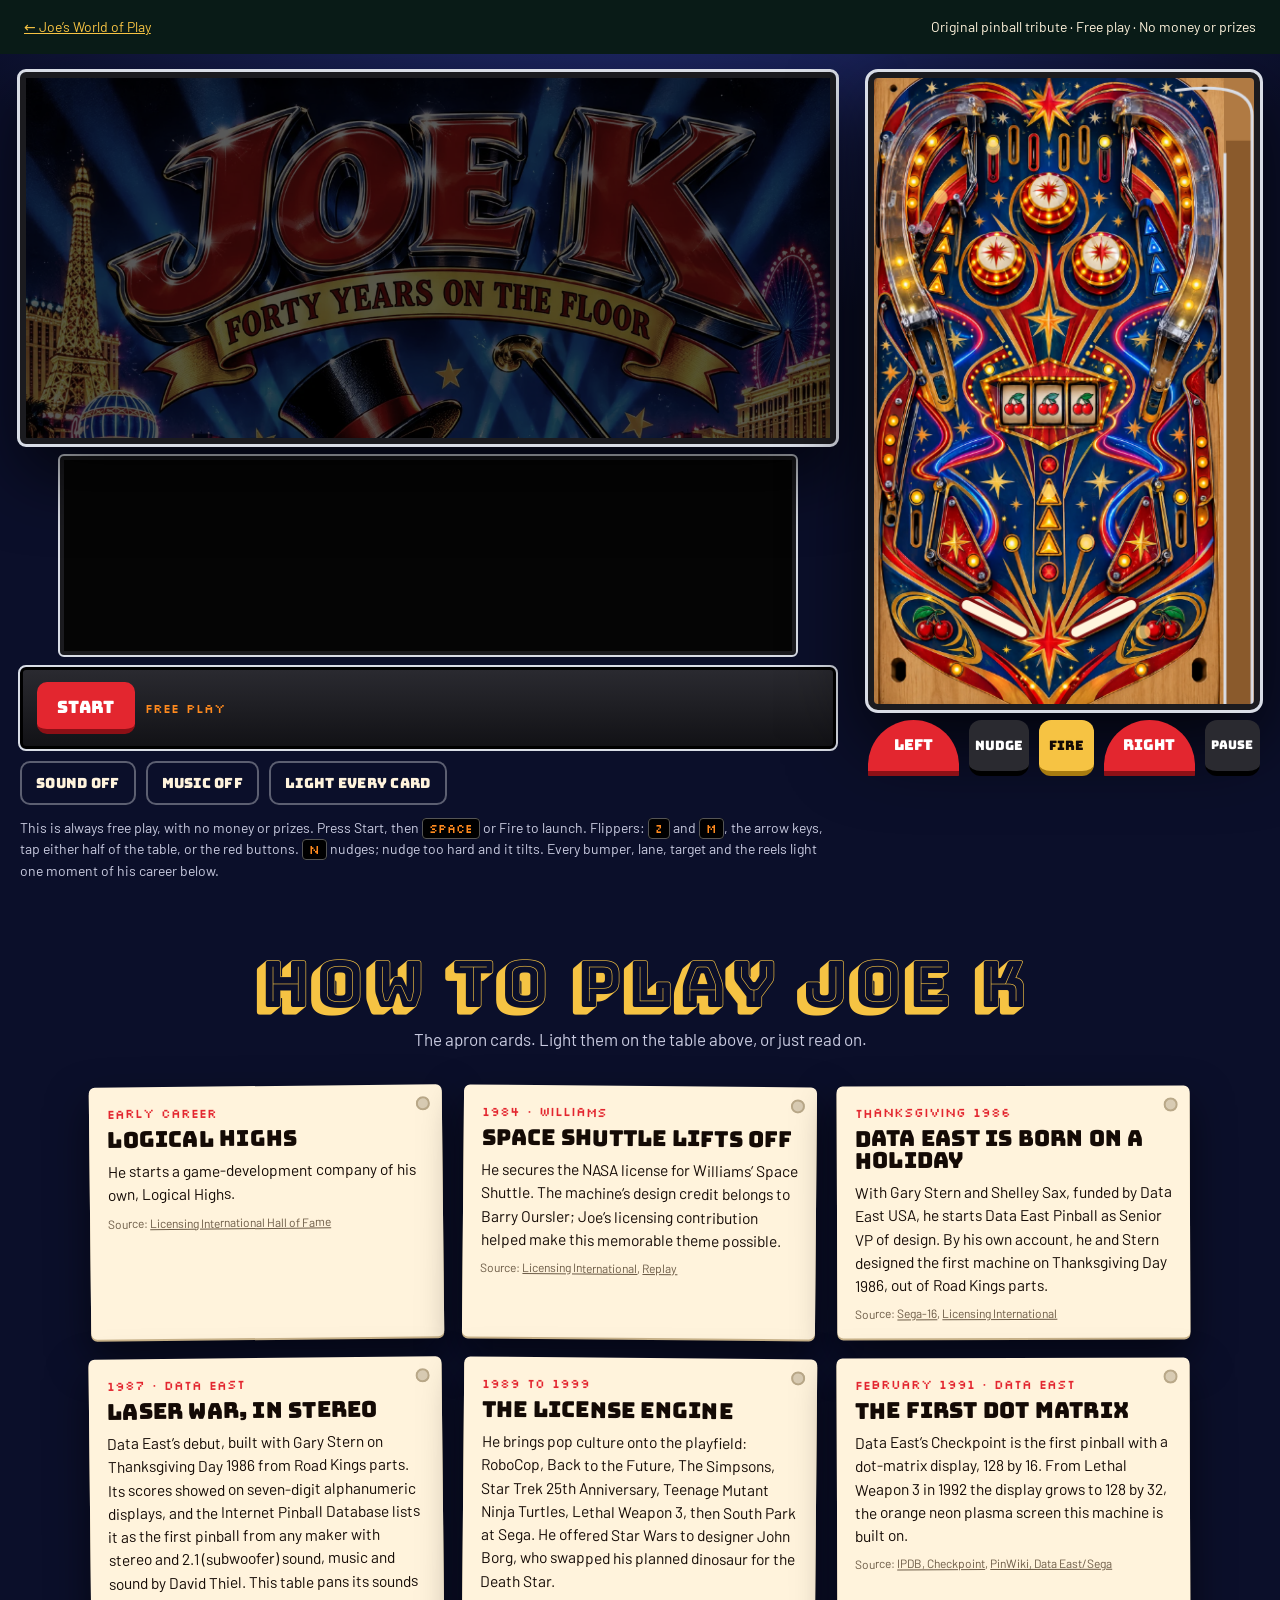
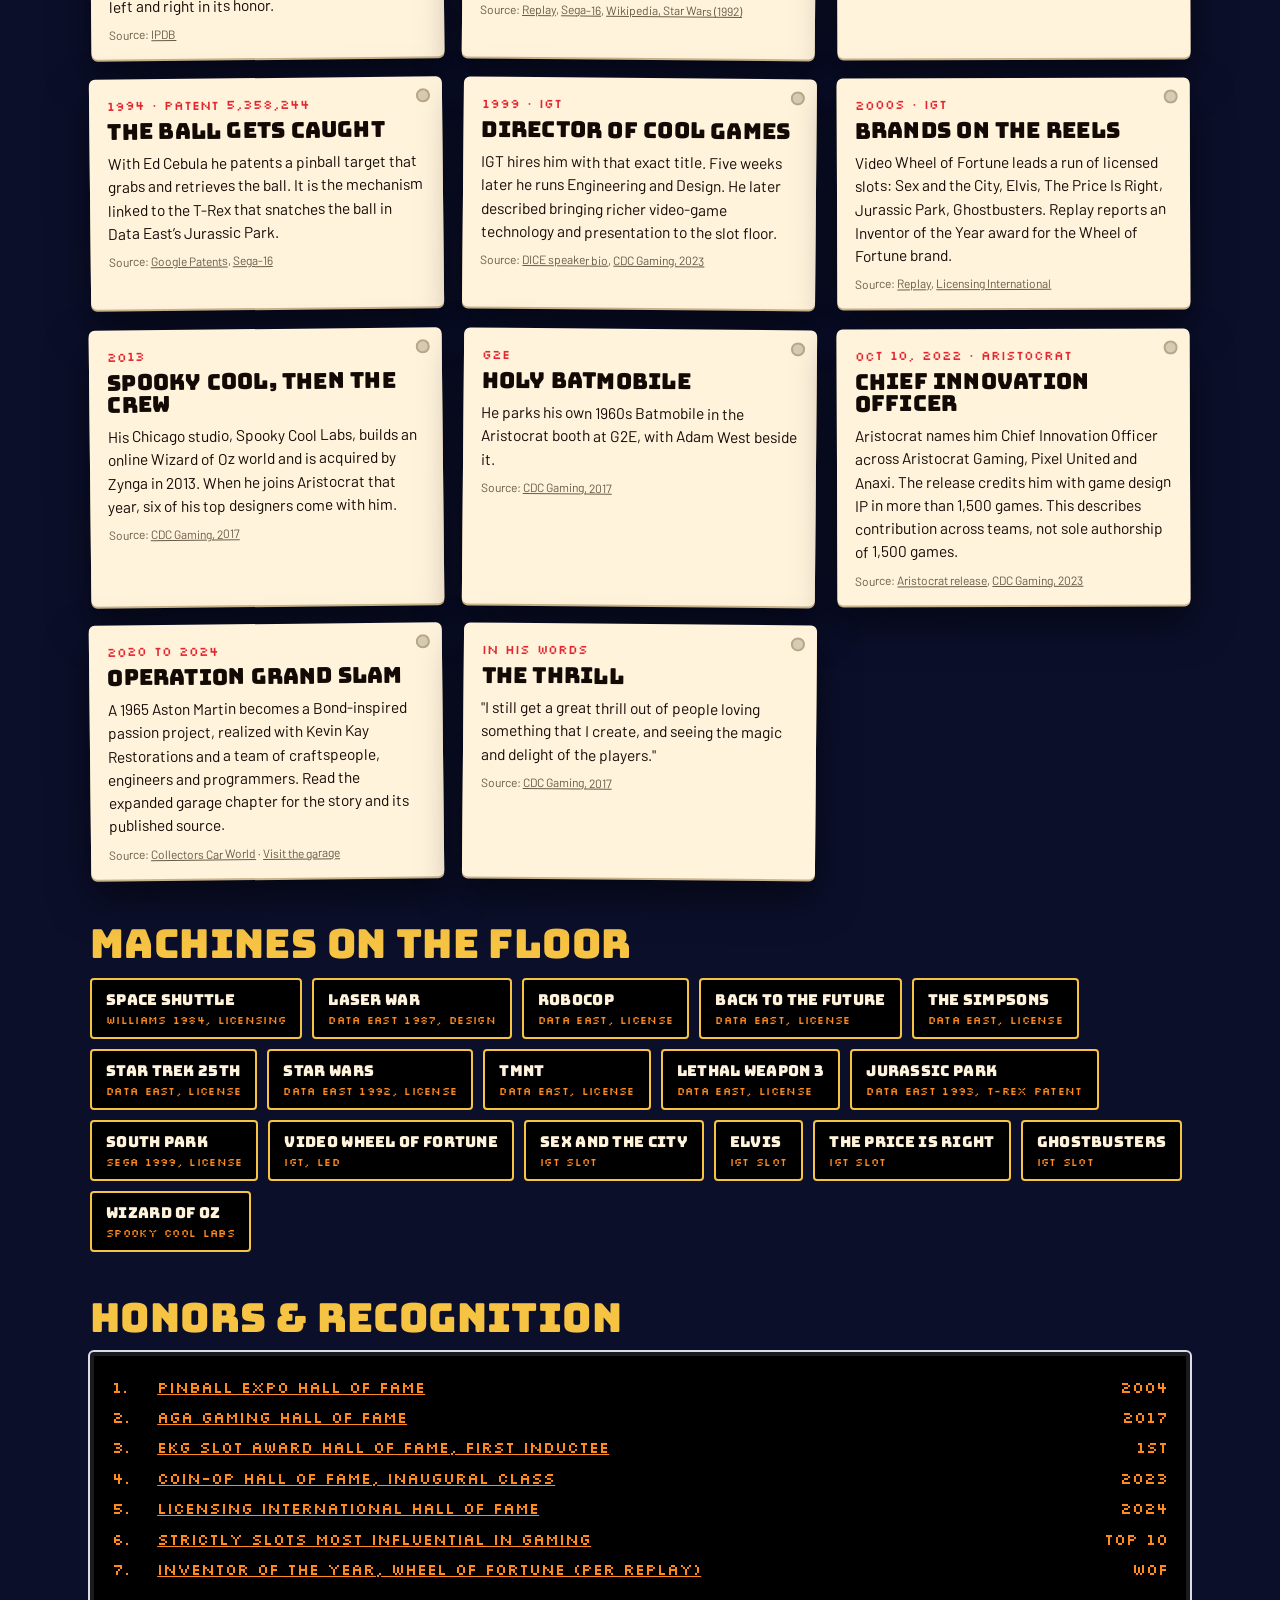
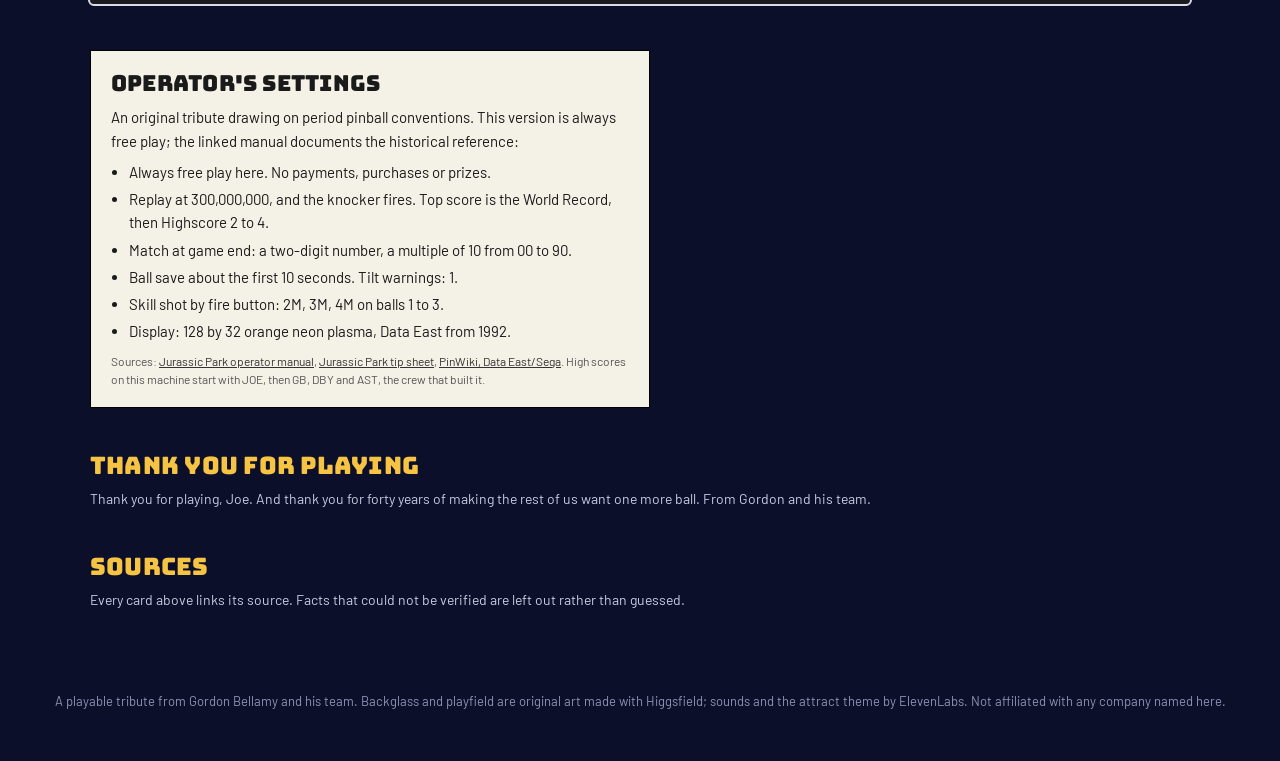
==== pinball.html @ 5eb7031e "Build Joe's World of Play with original reels, sourced garage and polished tribute" ====
<!doctype html>
<html lang="en">
<head>
<meta charset="utf-8">
<script>document.documentElement.classList.add("js")</script>
<meta name="viewport" content="width=device-width, initial-scale=1, viewport-fit=cover">
<meta name="robots" content="noindex, nofollow, noarchive, noimageindex">
<title>Joe K, Forty Years on the Floor</title>
<meta name="description" content="A playable tribute to Joe Kaminkow: drop a coin, flip the ball, and light up four decades of pinball and slot design.">
<meta property="og:title" content="Joe K, Forty Years on the Floor">
<meta property="og:description" content="Drop a coin. Flip the ball. Light up forty years of play.">
<meta property="og:image" content="art/backglass.webp">
<meta name="theme-color" content="#0b0f2a">
<link href="fonts/pinball.css" rel="stylesheet">
<!-- STYLE: Attract mode, built to Data East spec (128x32 orange plasma DMD, USA2 coin door, World Record high scores, replay at 300M, match 00 to 90, ball save, one tilt warning, fire-button skill shot; sources in the operator card). The page is an original early-90s pinball machine in Joe's own medium: an airbrushed backglass (Higgsfield), a 128x32 orange dot-matrix display, a playable table whose physics follow the painted art, and the story told as apron cards (the instruction and replay cards on a real playfield). FORBIDS: dark editorial serif hero, card grids, typewriter kickers, pill buttons, stock photos of him | WHY: his life's work is making people want to put in one more coin; the tribute should do that in the first ten seconds | ALT: a Las Vegas bulb-marquee showroom page (rejected: a sign you read, not a game you play). -->
<style>
:root{
  --cab:#0b0f2a; --cab2:#141a44; --chrome:#d9dde6; --red:#e3262f; --gold:#f6c343; --blue:#1d4fd8; --cream:#fff3dc; --ink:#140a05; --dmd:#ff8a1e;
  --display:"Bungee",Impact,sans-serif; --shade:"Bungee Shade","Bungee",Impact,sans-serif; --body:"Rubik",system-ui,-apple-system,sans-serif; --pix:"Silkscreen",ui-monospace,monospace;
  color-scheme:dark;
}
*{box-sizing:border-box}
[hidden]{display:none!important}
html{scroll-behavior:smooth}
body{margin:0;background:radial-gradient(1200px 700px at 50% -10%,#24307a 0,var(--cab) 60%) fixed,var(--cab);color:var(--cream);font:400 17px/1.55 var(--body);-webkit-font-smoothing:antialiased}
a{color:var(--gold)}
:focus-visible{outline:3px solid var(--gold);outline-offset:3px}
h1,h2,h3{font-family:var(--display);font-weight:400;line-height:1;margin:0;letter-spacing:.01em}
p{margin:0}
.skip{position:absolute;left:10px;top:-60px;background:var(--gold);color:var(--ink);padding:10px 14px;z-index:50}.skip:focus{top:10px}

/* the cabinet */
.cabinet{display:grid;grid-template-columns:minmax(0,1fr) auto;gap:clamp(14px,2.5vw,32px);align-items:start;width:min(1240px,100% - 24px);margin:0 auto;padding:clamp(10px,2vh,22px) 0 30px}
.head{display:grid;gap:12px}
.backglass{margin:0;position:relative;border:6px solid #1b1b1f;outline:3px solid var(--chrome);border-radius:6px;overflow:hidden;box-shadow:0 0 0 1px #000,0 30px 70px #000a}
.backglass img{display:block;width:100%;height:auto;max-height:40vh;object-fit:cover;object-position:50% 0}
html.js .backglass img{filter:brightness(.35) saturate(.6);transition:filter 1.4s ease}
html.js body.lit .backglass img{filter:none;animation:glow 2.6s ease-in-out infinite}
@keyframes glow{50%{filter:brightness(1.08) saturate(1.1)}}
.dmdbox{max-width:calc(20vh * 4 + 16px);width:100%;justify-self:center;background:#050505;border:4px solid #1b1b1f;outline:2px solid var(--chrome);border-radius:4px;padding:6px}
#dmd{display:block;width:100%;height:auto;aspect-ratio:4/1;image-rendering:pixelated}
.controls{display:flex;flex-wrap:wrap;gap:10px;align-items:center}
.btn{appearance:none;cursor:pointer;font:400 17px var(--display);letter-spacing:.02em;color:var(--ink);background:var(--gold);border:0;border-bottom:5px solid #a77b10;border-radius:10px;padding:14px 20px 11px;min-height:52px;text-decoration:none;display:inline-flex;align-items:center;gap:10px}
.btn:active{transform:translateY(3px);border-bottom-width:2px}
.btn.red{background:var(--red);color:#fff;border-bottom-color:#8d1016}
.btn.ghost{background:transparent;color:var(--cream);border:2px solid #ffffff55;border-bottom:2px solid #ffffff55;font-size:14px;min-height:44px;padding:10px 14px}
.btn.ghost[aria-pressed="true"]{border-color:var(--gold);color:var(--gold)}
.coinslot{width:22px;height:30px;border-radius:4px;background:linear-gradient(#000,#333);box-shadow:inset 0 0 0 3px #f6c343;display:inline-block}
.howto{font-size:14px;color:#c9cbe0}
.howto kbd{font:400 12px var(--pix);background:#000;border:1px solid #555;border-radius:4px;padding:2px 6px;color:var(--dmd)}
#progress{font:400 13px var(--pix);color:var(--dmd)}
.table{position:relative;justify-self:end}
.table canvas{display:block;border:6px solid #1b1b1f;outline:3px solid var(--chrome);border-radius:10px;box-shadow:0 30px 80px #000c;touch-action:none;background:#16204a}
.flips{display:flex;justify-content:space-between;gap:10px;margin-top:10px}
.flips button{flex:1;appearance:none;border:0;border-radius:999px 999px 18px 18px;background:var(--red);color:#fff;font:400 15px var(--display);min-height:56px;border-bottom:5px solid #8d1016;cursor:pointer;touch-action:none}
.sr{position:absolute;width:1px;height:1px;overflow:hidden;clip:rect(0 0 0 0)}
@media (max-width:860px){.cabinet{grid-template-columns:1fr}.table{justify-self:center;scroll-margin-top:calc(var(--dmdh,70px) + 8px)}.backglass img{max-height:30vh}
 body.playing .dmdbox{position:fixed;top:0;left:0;right:0;z-index:30;border-radius:0;outline:0;border-width:0 0 3px;padding:4px 8px calc(4px)}
 body.playing .cabinet{padding-top:calc(var(--dmdh,70px) + 6px)}}

/* coin door, USA2 pricing as on Data East's Jurassic Park */
.coindoor{display:grid;grid-template-columns:auto auto 1fr;gap:12px 16px;align-items:center;background:linear-gradient(#2a2a30,#121216);border:3px solid #000;outline:2px solid var(--chrome);border-radius:6px;padding:12px 14px}
.slots{display:flex;gap:10px}
.slot{appearance:none;cursor:pointer;display:grid;justify-items:center;gap:6px;background:linear-gradient(#c9ccd4,#8d919c);border:2px solid #000;border-radius:6px;padding:8px 10px;min-width:62px;min-height:64px;color:#111}
.slot .mouth{width:6px;height:26px;background:#000;border-radius:2px;box-shadow:inset 0 0 0 1px #555}
.slot b{font:400 12px var(--pix);background:#fff8dc;border:1px solid #000;padding:1px 4px}
.slot:active{transform:translateY(2px)}
.pricecard{font:400 12px/1.4 var(--pix);color:#111;background:#fff8dc;border:1px solid #000;padding:6px 8px;transform:rotate(-1deg)}
.panel{display:flex;flex-wrap:wrap;gap:10px;align-items:center;justify-content:flex-end}
.panel #credits{font:400 13px var(--pix);color:var(--dmd)}
.op{font-size:13px;color:#c9cbe0;display:flex;gap:6px;align-items:center;min-height:44px}
.op small{color:#8f92b3}
.btn:disabled{opacity:.45;cursor:not-allowed}
.flips button.small{flex:.55;font-size:13px;background:#2a2a30;border-bottom-color:#000;border-radius:12px}
.flips button.fire{background:var(--gold);color:var(--ink);border-bottom-color:#a77b10}
@media (max-width:560px){.coindoor{grid-template-columns:1fr auto}.panel{grid-column:1 / -1;justify-content:flex-start}}
/* operator card: a page from the manual */
.opcard{margin-top:46px;background:#f4f1e6;color:#1a1a1a;border:1px solid #000;padding:18px 20px;font:400 15px/1.55 var(--body);display:grid;gap:8px;max-width:70ch}
.opcard h2{font:400 22px var(--display);color:#1a1a1a}
.opcard ul{margin:0;padding-left:18px;display:grid;gap:4px}
.opcard .src{font-size:12px;color:#555}.opcard a{color:#333}
/* the story: apron cards */
.story{width:min(1100px,100% - 24px);margin:0 auto;padding:40px 0 60px}
.story > h2{font:400 clamp(34px,6vw,64px)/1 var(--shade);color:var(--gold);text-align:center;margin-bottom:10px}
.story > p.lede{text-align:center;color:#c9cbe0;max-width:56ch;margin:0 auto 34px}
.apron{display:grid;grid-template-columns:repeat(auto-fit,minmax(min(100%,300px),1fr));gap:20px}
.card{background:var(--cream);color:var(--ink);border-radius:6px;padding:18px 18px 16px;position:relative;box-shadow:0 2px 0 #c9b38a,0 18px 40px #0008;display:grid;gap:8px;align-content:start;transform:rotate(var(--r,0deg))}
.card:nth-child(3n+1){--r:-.6deg}.card:nth-child(3n+2){--r:.5deg}.card:nth-child(3n){--r:-.2deg}
.card .yr{font:400 13px var(--pix);color:var(--red)}
.card h3{font-size:22px;color:var(--ink)}
.card p{font-size:15.5px;line-height:1.5}
.card .src{font-size:12px;color:#6b5a45}
.card .src a{color:#6b5a45}
.card::after{content:"";position:absolute;right:12px;top:12px;width:14px;height:14px;border-radius:50%;background:#d8cbb3;box-shadow:inset 0 0 0 2px #b9a888}
html.js .card.lit::after{background:radial-gradient(circle at 40% 35%,#fff,var(--gold) 45%,#c58a00);box-shadow:0 0 12px var(--gold)}
.machines{margin-top:46px;display:grid;gap:14px}
.machines h2,.hof h2,.notes h2{font:400 clamp(26px,4vw,40px)/1 var(--display);color:var(--gold)}
.marquees{display:flex;flex-wrap:wrap;gap:10px}
.marquees span{font:400 15px var(--display);letter-spacing:.02em;padding:10px 14px;background:#000;border:2px solid var(--gold);color:var(--cream);border-radius:4px}
.marquees span small{display:block;font:400 11px var(--pix);color:var(--dmd);margin-top:3px}
.hof{margin-top:46px;display:grid;gap:14px}
.hiscore{background:#000;border:4px solid #1b1b1f;outline:2px solid var(--chrome);border-radius:4px;padding:16px 18px;font:400 clamp(13px,1.6vw,16px)/1.9 var(--pix);color:var(--dmd)}
.hiscore li{display:grid;grid-template-columns:2.2em 1fr auto;gap:10px}
.hiscore ol{margin:0;padding:0;list-style:none}
.notes{margin-top:46px;display:grid;gap:10px;color:#c9cbe0;font-size:14px}
.notes h2{font-size:24px}
#after[hidden]{display:none}
footer{text-align:center;color:#8f92b3;font-size:13px;padding:20px 12px 50px}
@media (prefers-reduced-motion:reduce){*{animation:none!important;transition:none!important}html.js .backglass img{filter:none}}
.return-nav{display:flex;gap:16px;align-items:center;justify-content:space-between;padding:16px 24px;background:#091b17;font-size:14px}.return-nav button{min-height:44px;background:#f6c343;padding:8px 16px;border:0;border-radius:5px}.slots,.pricecard,.op{display:none}.coindoor{grid-template-columns:1fr}.panel{justify-content:flex-start}@media(max-width:560px){.return-nav{flex-wrap:wrap;padding:12px}.return-nav span{font-size:12px}}
.return-nav{position:relative;z-index:40}.flips #pausebtn{font-size:12px}.skip{clip-path:inset(50%);width:1px;height:1px;overflow:hidden}.skip:focus{clip-path:none;width:auto;height:auto}
</style>
</head>
<body>
<nav class="return-nav"><a href="index.html">← Joe’s World of Play</a><span>Original pinball tribute · Free play · No money or prizes</span></nav>
<a class="skip" href="#story">Skip the game, read the story</a>
<main>
<section class="cabinet" aria-label="The machine">
  <div class="head">
    <figure class="backglass"><img src="art/backglass.webp" alt="An original pinball backglass painting: JOE K, Forty Years on the Floor, a chrome pinball bursting over the Las Vegas strip between spinning slot reels and two flippers"></figure>
    <div class="dmdbox"><canvas id="dmd" width="512" height="128" aria-hidden="true"></canvas><p class="sr" id="dmdtext" aria-live="polite">Insert coin</p></div>
    <div class="coindoor" role="group" aria-label="Coin door">
      <div class="slots">
        <button type="button" class="slot" id="c25a" aria-label="Insert a quarter"><span class="mouth" aria-hidden="true"></span><b>25¢</b></button>
        <button type="button" class="slot" id="c100" aria-label="Insert a dollar"><span class="mouth" aria-hidden="true"></span><b>$1.00</b></button>
        <button type="button" class="slot" id="c25b" aria-label="Insert a quarter"><span class="mouth" aria-hidden="true"></span><b>25¢</b></button>
      </div>
      <p class="pricecard">50¢ per play<br>3 plays $1.00</p>
      <div class="panel">
        <button class="btn red" type="button" id="startbtn" disabled>Start</button>
        <span id="credits" aria-live="polite">0 credits</span>
        <label class="op"><input type="checkbox" id="freeplay" checked disabled> Free play <small>(operator setting)</small></label>
      </div>
    </div>
    <div class="controls"><button class="btn ghost" type="button" id="sound" aria-pressed="false">Sound off</button><button class="btn ghost" type="button" id="musicbtn" aria-pressed="false">Music off</button><button class="btn ghost" type="button" id="skip">Light every card</button><span id="progress"></span></div>
    <p class="howto">This is always free play, with no money or prizes. Press Start, then <kbd>Space</kbd> or Fire to launch. Flippers: <kbd>Z</kbd> and <kbd>M</kbd>, the arrow keys, tap either half of the table, or the red buttons. <kbd>N</kbd> nudges; nudge too hard and it tilts. Every bumper, lane, target and the reels light one moment of his career below.</p>
  </div>
  <div class="table">
    <canvas id="table" width="380" height="672" role="img" aria-label="A playable pinball table. Hitting bumpers, lanes, targets and the slot reels lights the career cards below."></canvas>
    <div class="flips"><button type="button" id="fl" aria-label="Left flipper">Left</button><button type="button" id="nudgebtn" class="small" aria-label="Nudge the machine">Nudge</button><button type="button" id="firebtn" class="small fire" aria-label="Fire: launch the ball">Fire</button><button type="button" id="fr" aria-label="Right flipper">Right</button><button id="pausebtn" class="small" type="button" aria-pressed="false">Pause</button></div>
  </div>
</section>

<section class="story" id="story" aria-labelledby="st">
  <h2 id="st">How to play Joe K</h2>
  <p class="lede">The apron cards. Light them on the table above, or just read on.</p>
  <div class="apron" id="apron"><article class="card" data-fact="lh"><p class="yr">Early career</p><h3>Logical Highs</h3><p>He starts a game-development company of his own, Logical Highs.</p><p class="src">Source: <a href="https://licensinginternational.org/about/hall-of-fame/joseph-kaminkow/">Licensing International Hall of Fame</a></p></article><article class="card" data-fact="shuttle"><p class="yr">1984 · Williams</p><h3>Space Shuttle lifts off</h3><p>He secures the NASA license for Williams’ Space Shuttle. The machine’s design credit belongs to Barry Oursler; Joe’s licensing contribution helped make this memorable theme possible.</p><p class="src">Source: <a href="https://licensinginternational.org/about/hall-of-fame/joseph-kaminkow/">Licensing International</a>, <a href="https://www.replaymag.com/joe-kaminkow-in-first-coin-op-hall-of-fame-class/">Replay</a></p></article><article class="card" data-fact="de"><p class="yr">Thanksgiving 1986</p><h3>Data East is born on a holiday</h3><p>With Gary Stern and Shelley Sax, funded by Data East USA, he starts Data East Pinball as Senior VP of design. By his own account, he and Stern designed the first machine on Thanksgiving Day 1986, out of Road Kings parts.</p><p class="src">Source: <a href="https://www.sega-16.com/2025/08/history-of-sega-pinball-part-3/">Sega-16</a>, <a href="https://licensinginternational.org/about/hall-of-fame/joseph-kaminkow/">Licensing International</a></p></article><article class="card" data-fact="laser"><p class="yr">1987 · Data East</p><h3>Laser War, in stereo</h3><p>Data East’s debut, built with Gary Stern on Thanksgiving Day 1986 from Road Kings parts. Its scores showed on seven-digit alphanumeric displays, and the Internet Pinball Database lists it as the first pinball from any maker with stereo and 2.1 (subwoofer) sound, music and sound by David Thiel. This table pans its sounds left and right in its honor.</p><p class="src">Source: <a href="https://www.ipdb.org/machine.cgi?id=1415">IPDB</a></p></article><article class="card" data-fact="lic"><p class="yr">1989 to 1999</p><h3>The license engine</h3><p>He brings pop culture onto the playfield: RoboCop, Back to the Future, The Simpsons, Star Trek 25th Anniversary, Teenage Mutant Ninja Turtles, Lethal Weapon 3, then South Park at Sega. He offered Star Wars to designer John Borg, who swapped his planned dinosaur for the Death Star.</p><p class="src">Source: <a href="https://www.replaymag.com/joe-kaminkow-in-first-coin-op-hall-of-fame-class/">Replay</a>, <a href="https://www.sega-16.com/2025/08/history-of-sega-pinball-part-3/">Sega-16</a>, <a href="https://en.wikipedia.org/wiki/Star_Wars_(1992_pinball)">Wikipedia, Star Wars (1992)</a></p></article><article class="card" data-fact="dmd"><p class="yr">February 1991 · Data East</p><h3>The first dot matrix</h3><p>Data East’s Checkpoint is the first pinball with a dot-matrix display, 128 by 16. From Lethal Weapon 3 in 1992 the display grows to 128 by 32, the orange neon plasma screen this machine is built on.</p><p class="src">Source: <a href="https://www.ipdb.org/machine.cgi?id=498">IPDB, Checkpoint</a>, <a href="https://www.pinwiki.com/wiki/index.php/Data_East/Sega">PinWiki, Data East/Sega</a></p></article><article class="card" data-fact="pat"><p class="yr">1994 · Patent 5,358,244</p><h3>The ball gets caught</h3><p>With Ed Cebula he patents a pinball target that grabs and retrieves the ball. It is the mechanism linked to the T-Rex that snatches the ball in Data East’s Jurassic Park.</p><p class="src">Source: <a href="https://patents.google.com/patent/US5358244A/en">Google Patents</a>, <a href="https://www.sega-16.com/2025/08/history-of-sega-pinball-part-3/">Sega-16</a></p></article><article class="card" data-fact="igt"><p class="yr">1999 · IGT</p><h3>Director of Cool Games</h3><p>IGT hires him with that exact title. Five weeks later he runs Engineering and Design. He later described bringing richer video-game technology and presentation to the slot floor.</p><p class="src">Source: <a href="https://www.dicesummit.org/dice_speakers/details.asp?idSpeaker=95">DICE speaker bio</a>, <a href="https://cdcgaming.com/commentary/frank-floor-talk-innovator-joe-kaminkow-looks-back-and-to-the-future/">CDC Gaming, 2023</a></p></article><article class="card" data-fact="slots"><p class="yr">2000s · IGT</p><h3>Brands on the reels</h3><p>Video Wheel of Fortune leads a run of licensed slots: Sex and the City, Elvis, The Price Is Right, Jurassic Park, Ghostbusters. Replay reports an Inventor of the Year award for the Wheel of Fortune brand.</p><p class="src">Source: <a href="https://www.replaymag.com/joe-kaminkow-in-first-coin-op-hall-of-fame-class/">Replay</a>, <a href="https://licensinginternational.org/about/hall-of-fame/joseph-kaminkow/">Licensing International</a></p></article><article class="card" data-fact="spooky"><p class="yr">2013</p><h3>Spooky Cool, then the crew</h3><p>His Chicago studio, Spooky Cool Labs, builds an online Wizard of Oz world and is acquired by Zynga in 2013. When he joins Aristocrat that year, six of his top designers come with him.</p><p class="src">Source: <a href="https://cdcgaming.com/commentary/newest-gaming-hall-of-fame-member-and-game-designer-joe-kaminkow-not-finished-creating/">CDC Gaming, 2017</a></p></article><article class="card" data-fact="bat"><p class="yr">G2E</p><h3>Holy Batmobile</h3><p>He parks his own 1960s Batmobile in the Aristocrat booth at G2E, with Adam West beside it.</p><p class="src">Source: <a href="https://cdcgaming.com/commentary/newest-gaming-hall-of-fame-member-and-game-designer-joe-kaminkow-not-finished-creating/">CDC Gaming, 2017</a></p></article><article class="card" data-fact="cio"><p class="yr">Oct 10, 2022 · Aristocrat</p><h3>Chief Innovation Officer</h3><p>Aristocrat names him Chief Innovation Officer across Aristocrat Gaming, Pixel United and Anaxi. The release credits him with game design IP in more than 1,500 games. This describes contribution across teams, not sole authorship of 1,500 games.</p><p class="src">Source: <a href="https://www.prnewswire.com/news-releases/aristocrat-gaming-appoints-joe-kaminkow-as-chief-innovation-officer-301644444.html">Aristocrat release</a>, <a href="https://cdcgaming.com/commentary/frank-floor-talk-innovator-joe-kaminkow-looks-back-and-to-the-future/">CDC Gaming, 2023</a></p></article><article class="card" data-fact="db5"><p class="yr">2020 to 2024</p><h3>Operation Grand Slam</h3><p>A 1965 Aston Martin becomes a Bond-inspired passion project, realized with Kevin Kay Restorations and a team of craftspeople, engineers and programmers. Read the expanded garage chapter for the story and its published source.</p><p class="src">Source: <a href="https://collectorscarworld.com/joe-kaminkows-james-bond-007-db5-heads-to-amelia/">Collectors Car World</a> · <a href="index.html#garage">Visit the garage</a></p></article><article class="card" data-fact="thrill"><p class="yr">In his words</p><h3>The thrill</h3><p>&quot;I still get a great thrill out of people loving something that I create, and seeing the magic and delight of the players.&quot;</p><p class="src">Source: <a href="https://cdcgaming.com/commentary/newest-gaming-hall-of-fame-member-and-game-designer-joe-kaminkow-not-finished-creating/">CDC Gaming, 2017</a></p></article></div>

  <div class="machines"><h2>Machines on the floor</h2><div class="marquees" id="marquees"><span>Space Shuttle<small>Williams 1984, licensing</small></span><span>Laser War<small>Data East 1987, design</small></span><span>RoboCop<small>Data East, license</small></span><span>Back to the Future<small>Data East, license</small></span><span>The Simpsons<small>Data East, license</small></span><span>Star Trek 25th<small>Data East, license</small></span><span>Star Wars<small>Data East 1992, license</small></span><span>TMNT<small>Data East, license</small></span><span>Lethal Weapon 3<small>Data East, license</small></span><span>Jurassic Park<small>Data East 1993, T-Rex patent</small></span><span>South Park<small>Sega 1999, license</small></span><span>Video Wheel of Fortune<small>IGT, led</small></span><span>Sex and the City<small>IGT slot</small></span><span>Elvis<small>IGT slot</small></span><span>The Price Is Right<small>IGT slot</small></span><span>Ghostbusters<small>IGT slot</small></span><span>Wizard of Oz<small>Spooky Cool Labs</small></span></div></div>
  <div class="hof"><h2>Honors &amp; recognition</h2><div class="hiscore"><ol id="hiscore"><li><span>1.</span><span><a href="https://licensinginternational.org/about/hall-of-fame/joseph-kaminkow/" style="color:inherit">Pinball Expo Hall of Fame</a></span><span>2004</span></li><li><span>2.</span><span><a href="https://cdcgaming.com/commentary/newest-gaming-hall-of-fame-member-and-game-designer-joe-kaminkow-not-finished-creating/" style="color:inherit">AGA Gaming Hall of Fame</a></span><span>2017</span></li><li><span>3.</span><span><a href="https://cdcgaming.com/slot-designer-kaminkow-is-the-first-inductee-to-the-ekg-slot-award-hall-of-fame/" style="color:inherit">EKG Slot Award Hall of Fame, first inductee</a></span><span>1ST</span></li><li><span>4.</span><span><a href="https://www.replaymag.com/joe-kaminkow-in-first-coin-op-hall-of-fame-class/" style="color:inherit">Coin-Op Hall of Fame, inaugural class</a></span><span>2023</span></li><li><span>5.</span><span><a href="https://licensinginternational.org/about/hall-of-fame/joseph-kaminkow/" style="color:inherit">Licensing International Hall of Fame</a></span><span>2024</span></li><li><span>6.</span><span><a href="https://www.prnewswire.com/news-releases/aristocrat-gaming-appoints-joe-kaminkow-as-chief-innovation-officer-301644444.html" style="color:inherit">Strictly Slots Most Influential in Gaming</a></span><span>TOP 10</span></li><li><span>7.</span><span><a href="https://www.replaymag.com/joe-kaminkow-in-first-coin-op-hall-of-fame-class/" style="color:inherit">Inventor of the Year, Wheel of Fortune (per Replay)</a></span><span>WOF</span></li></ol></div></div>
  <div class="opcard"><h2>Operator's settings</h2>
    <p>An original tribute drawing on period pinball conventions. This version is always free play; the linked manual documents the historical reference:</p>
    <ul>
      <li>Always free play here. No payments, purchases or prizes.</li>
      <li>Replay at 300,000,000, and the knocker fires. Top score is the World Record, then Highscore 2 to 4.</li>
      <li>Match at game end: a two-digit number, a multiple of 10 from 00 to 90.</li>
      <li>Ball save about the first 10 seconds. Tilt warnings: 1.</li>
      <li>Skill shot by fire button: 2M, 3M, 4M on balls 1 to 3.</li>
      <li>Display: 128 by 32 orange neon plasma, Data East from 1992.</li>
    </ul>
    <p class="src">Sources: <a href="https://www.ipdb.org/files/1343/Data_East_1993_Jurassic_Park_Manual.pdf">Jurassic Park operator manual</a>, <a href="https://www.ipdb.org/rulesheets/1343/JPTIP.TXT">Jurassic Park tip sheet</a>, <a href="https://www.pinwiki.com/wiki/index.php/Data_East/Sega">PinWiki, Data East/Sega</a>. High scores on this machine start with JOE, then GB, DBY and AST, the crew that built it.</p>
  </div>
  <div class="notes" id="after"><h2>Thank you for playing</h2><p id="thanks">Thank you for playing, Joe. And thank you for forty years of making the rest of us want one more ball. From Gordon and his team.</p></div>
  <div class="notes"><h2>Sources</h2><p>Every card above links its source. Facts that could not be verified are left out rather than guessed.</p></div>
</section>
</main>
<footer>A playable tribute from Gordon Bellamy and his team. Backglass and playfield are original art made with Higgsfield; sounds and the attract theme by ElevenLabs. Not affiliated with any company named here.</footer>
<audio id="attract" src="audio/attract.mp3" loop preload="none"></audio>
<script>window.JOEK_FACTS=[{"id": "lh", "dmd": ["EARLY CAREER", "LOGICAL HIGHS"]}, {"id": "shuttle", "dmd": ["1984 SPACE SHUTTLE", "NASA LICENSE"]}, {"id": "de", "dmd": ["THANKSGIVING 1986", "DATA EAST IS BORN"]}, {"id": "laser", "dmd": ["LASER WAR 1987", "FIRST STEREO PINBALL"]}, {"id": "lic", "dmd": ["ROBOCOP TO SOUTH PARK", "LICENSED TO THRILL"]}, {"id": "dmd", "dmd": ["CHECKPOINT 1991", "FIRST DOT MATRIX"]}, {"id": "pat", "dmd": ["PATENT 5,358,244", "THE T-REX CATCHES THE BALL"]}, {"id": "igt", "dmd": ["DIRECTOR OF COOL GAMES", "IGT 1999"]}, {"id": "slots", "dmd": ["WHEEL OF FORTUNE", "SPIN TO WIN"]}, {"id": "spooky", "dmd": ["SPOOKY COOL LABS", "THE CREW COMES TOO"]}, {"id": "bat", "dmd": ["HOLY BATMOBILE", "AT G2E"]}, {"id": "cio", "dmd": ["CHIEF INNOVATION OFFICER", "WE ARE JUST GETTING STARTED"]}, {"id": "db5", "dmd": ["OPERATION GRAND SLAM", "THE BEST DB5 IN THE WORLD"]}, {"id": "thrill", "dmd": ["THE THRILL", "MAGIC AND DELIGHT"]}];</script>
<script src="pinball.js"></script>
</body>
</html>
---- fonts/pinball.css ----
@font-face{font-family:Bungee;src:url(Bungee-Regular.ttf);font-display:swap}@font-face{font-family:'Bungee Shade';src:url(BungeeShade-Regular.ttf);font-display:swap}@font-face{font-family:Silkscreen;src:url(Silkscreen-Regular.ttf);font-display:swap}@font-face{font-family:Rubik;src:url(Barlow-Regular.ttf);font-display:swap}
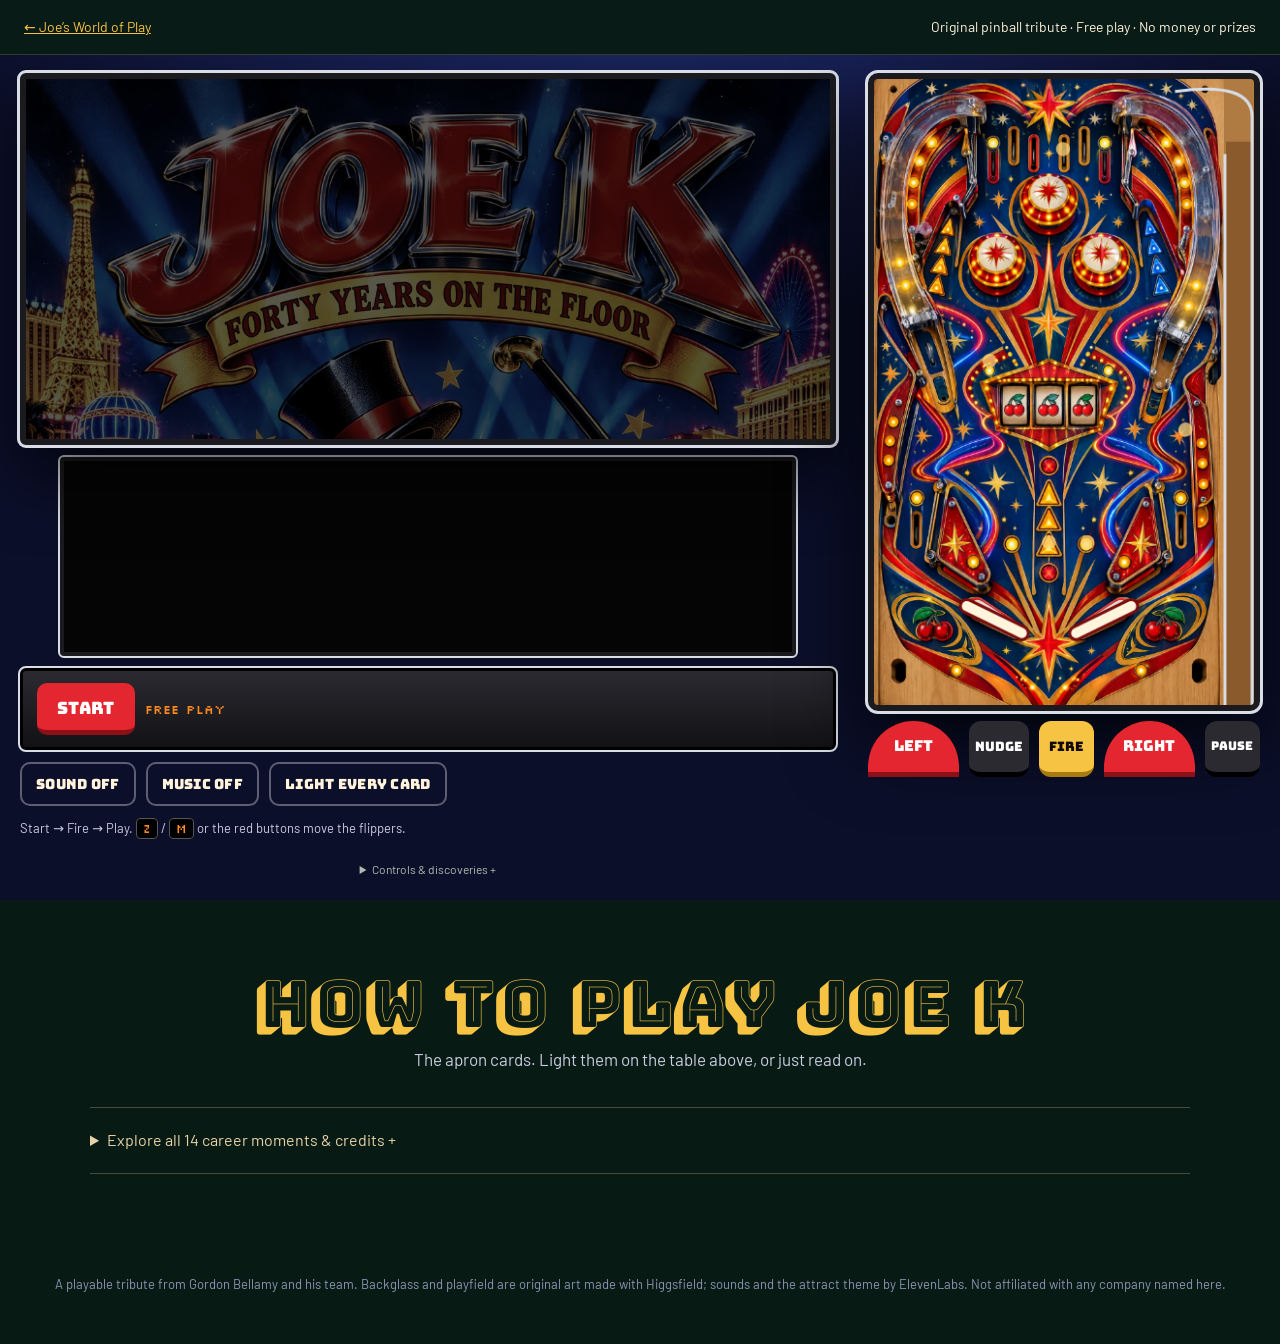
==== commit 69299a2f: "Lead with play and elevate the garage with original cinema and sound" ====
--- a/pinball.html
+++ b/pinball.html
@@ -109,6 +109,7 @@
 @media (prefers-reduced-motion:reduce){*{animation:none!important;transition:none!important}html.js .backglass img{filter:none}}
 .return-nav{display:flex;gap:16px;align-items:center;justify-content:space-between;padding:16px 24px;background:#091b17;font-size:14px}.return-nav button{min-height:44px;background:#f6c343;padding:8px 16px;border:0;border-radius:5px}.slots,.pricecard,.op{display:none}.coindoor{grid-template-columns:1fr}.panel{justify-content:flex-start}@media(max-width:560px){.return-nav{flex-wrap:wrap;padding:12px}.return-nav span{font-size:12px}}
 .return-nav{position:relative;z-index:40}.flips #pausebtn{font-size:12px}.skip{clip-path:inset(50%);width:1px;height:1px;overflow:hidden}.skip:focus{clip-path:none;width:auto;height:auto}
+#career-archive>summary{padding:20px 0;margin-bottom:20px;border-block:1px solid #e9d6a344;cursor:pointer;color:#e8d2a8;font-size:16px}.game-help{font-size:12px;color:#afbcb1;max-width:580px;margin:0 auto 14px}.game-help summary{cursor:pointer;padding:10px 0}.game-help p{line-height:1.5;margin:0 0 15px}.howto{font-size:13px}body{background-color:#071b14}.return-nav{border-bottom:1px solid #d7b98933}
 </style>
 </head>
 <body>
@@ -133,7 +134,7 @@
       </div>
     </div>
     <div class="controls"><button class="btn ghost" type="button" id="sound" aria-pressed="false">Sound off</button><button class="btn ghost" type="button" id="musicbtn" aria-pressed="false">Music off</button><button class="btn ghost" type="button" id="skip">Light every card</button><span id="progress"></span></div>
-    <p class="howto">This is always free play, with no money or prizes. Press Start, then <kbd>Space</kbd> or Fire to launch. Flippers: <kbd>Z</kbd> and <kbd>M</kbd>, the arrow keys, tap either half of the table, or the red buttons. <kbd>N</kbd> nudges; nudge too hard and it tilts. Every bumper, lane, target and the reels light one moment of his career below.</p>
+    <p class="howto">Start → Fire → Play. <kbd>Z</kbd> / <kbd>M</kbd> or the red buttons move the flippers.</p><details class="game-help"><summary>Controls &amp; discoveries +</summary><p>Space launches. Arrow keys or tapping either half of the table move the flippers. N nudges; too much tilts. Bumpers, lanes and targets light career moments. Always free, no money or prizes.</p></details>
   </div>
   <div class="table">
     <canvas id="table" width="380" height="672" role="img" aria-label="A playable pinball table. Hitting bumpers, lanes, targets and the slot reels lights the career cards below."></canvas>
@@ -144,7 +145,7 @@
 <section class="story" id="story" aria-labelledby="st">
   <h2 id="st">How to play Joe K</h2>
   <p class="lede">The apron cards. Light them on the table above, or just read on.</p>
-  <div class="apron" id="apron"><article class="card" data-fact="lh"><p class="yr">Early career</p><h3>Logical Highs</h3><p>He starts a game-development company of his own, Logical Highs.</p><p class="src">Source: <a href="https://licensinginternational.org/about/hall-of-fame/joseph-kaminkow/">Licensing International Hall of Fame</a></p></article><article class="card" data-fact="shuttle"><p class="yr">1984 · Williams</p><h3>Space Shuttle lifts off</h3><p>He secures the NASA license for Williams’ Space Shuttle. The machine’s design credit belongs to Barry Oursler; Joe’s licensing contribution helped make this memorable theme possible.</p><p class="src">Source: <a href="https://licensinginternational.org/about/hall-of-fame/joseph-kaminkow/">Licensing International</a>, <a href="https://www.replaymag.com/joe-kaminkow-in-first-coin-op-hall-of-fame-class/">Replay</a></p></article><article class="card" data-fact="de"><p class="yr">Thanksgiving 1986</p><h3>Data East is born on a holiday</h3><p>With Gary Stern and Shelley Sax, funded by Data East USA, he starts Data East Pinball as Senior VP of design. By his own account, he and Stern designed the first machine on Thanksgiving Day 1986, out of Road Kings parts.</p><p class="src">Source: <a href="https://www.sega-16.com/2025/08/history-of-sega-pinball-part-3/">Sega-16</a>, <a href="https://licensinginternational.org/about/hall-of-fame/joseph-kaminkow/">Licensing International</a></p></article><article class="card" data-fact="laser"><p class="yr">1987 · Data East</p><h3>Laser War, in stereo</h3><p>Data East’s debut, built with Gary Stern on Thanksgiving Day 1986 from Road Kings parts. Its scores showed on seven-digit alphanumeric displays, and the Internet Pinball Database lists it as the first pinball from any maker with stereo and 2.1 (subwoofer) sound, music and sound by David Thiel. This table pans its sounds left and right in its honor.</p><p class="src">Source: <a href="https://www.ipdb.org/machine.cgi?id=1415">IPDB</a></p></article><article class="card" data-fact="lic"><p class="yr">1989 to 1999</p><h3>The license engine</h3><p>He brings pop culture onto the playfield: RoboCop, Back to the Future, The Simpsons, Star Trek 25th Anniversary, Teenage Mutant Ninja Turtles, Lethal Weapon 3, then South Park at Sega. He offered Star Wars to designer John Borg, who swapped his planned dinosaur for the Death Star.</p><p class="src">Source: <a href="https://www.replaymag.com/joe-kaminkow-in-first-coin-op-hall-of-fame-class/">Replay</a>, <a href="https://www.sega-16.com/2025/08/history-of-sega-pinball-part-3/">Sega-16</a>, <a href="https://en.wikipedia.org/wiki/Star_Wars_(1992_pinball)">Wikipedia, Star Wars (1992)</a></p></article><article class="card" data-fact="dmd"><p class="yr">February 1991 · Data East</p><h3>The first dot matrix</h3><p>Data East’s Checkpoint is the first pinball with a dot-matrix display, 128 by 16. From Lethal Weapon 3 in 1992 the display grows to 128 by 32, the orange neon plasma screen this machine is built on.</p><p class="src">Source: <a href="https://www.ipdb.org/machine.cgi?id=498">IPDB, Checkpoint</a>, <a href="https://www.pinwiki.com/wiki/index.php/Data_East/Sega">PinWiki, Data East/Sega</a></p></article><article class="card" data-fact="pat"><p class="yr">1994 · Patent 5,358,244</p><h3>The ball gets caught</h3><p>With Ed Cebula he patents a pinball target that grabs and retrieves the ball. It is the mechanism linked to the T-Rex that snatches the ball in Data East’s Jurassic Park.</p><p class="src">Source: <a href="https://patents.google.com/patent/US5358244A/en">Google Patents</a>, <a href="https://www.sega-16.com/2025/08/history-of-sega-pinball-part-3/">Sega-16</a></p></article><article class="card" data-fact="igt"><p class="yr">1999 · IGT</p><h3>Director of Cool Games</h3><p>IGT hires him with that exact title. Five weeks later he runs Engineering and Design. He later described bringing richer video-game technology and presentation to the slot floor.</p><p class="src">Source: <a href="https://www.dicesummit.org/dice_speakers/details.asp?idSpeaker=95">DICE speaker bio</a>, <a href="https://cdcgaming.com/commentary/frank-floor-talk-innovator-joe-kaminkow-looks-back-and-to-the-future/">CDC Gaming, 2023</a></p></article><article class="card" data-fact="slots"><p class="yr">2000s · IGT</p><h3>Brands on the reels</h3><p>Video Wheel of Fortune leads a run of licensed slots: Sex and the City, Elvis, The Price Is Right, Jurassic Park, Ghostbusters. Replay reports an Inventor of the Year award for the Wheel of Fortune brand.</p><p class="src">Source: <a href="https://www.replaymag.com/joe-kaminkow-in-first-coin-op-hall-of-fame-class/">Replay</a>, <a href="https://licensinginternational.org/about/hall-of-fame/joseph-kaminkow/">Licensing International</a></p></article><article class="card" data-fact="spooky"><p class="yr">2013</p><h3>Spooky Cool, then the crew</h3><p>His Chicago studio, Spooky Cool Labs, builds an online Wizard of Oz world and is acquired by Zynga in 2013. When he joins Aristocrat that year, six of his top designers come with him.</p><p class="src">Source: <a href="https://cdcgaming.com/commentary/newest-gaming-hall-of-fame-member-and-game-designer-joe-kaminkow-not-finished-creating/">CDC Gaming, 2017</a></p></article><article class="card" data-fact="bat"><p class="yr">G2E</p><h3>Holy Batmobile</h3><p>He parks his own 1960s Batmobile in the Aristocrat booth at G2E, with Adam West beside it.</p><p class="src">Source: <a href="https://cdcgaming.com/commentary/newest-gaming-hall-of-fame-member-and-game-designer-joe-kaminkow-not-finished-creating/">CDC Gaming, 2017</a></p></article><article class="card" data-fact="cio"><p class="yr">Oct 10, 2022 · Aristocrat</p><h3>Chief Innovation Officer</h3><p>Aristocrat names him Chief Innovation Officer across Aristocrat Gaming, Pixel United and Anaxi. The release credits him with game design IP in more than 1,500 games. This describes contribution across teams, not sole authorship of 1,500 games.</p><p class="src">Source: <a href="https://www.prnewswire.com/news-releases/aristocrat-gaming-appoints-joe-kaminkow-as-chief-innovation-officer-301644444.html">Aristocrat release</a>, <a href="https://cdcgaming.com/commentary/frank-floor-talk-innovator-joe-kaminkow-looks-back-and-to-the-future/">CDC Gaming, 2023</a></p></article><article class="card" data-fact="db5"><p class="yr">2020 to 2024</p><h3>Operation Grand Slam</h3><p>A 1965 Aston Martin becomes a Bond-inspired passion project, realized with Kevin Kay Restorations and a team of craftspeople, engineers and programmers. Read the expanded garage chapter for the story and its published source.</p><p class="src">Source: <a href="https://collectorscarworld.com/joe-kaminkows-james-bond-007-db5-heads-to-amelia/">Collectors Car World</a> · <a href="index.html#garage">Visit the garage</a></p></article><article class="card" data-fact="thrill"><p class="yr">In his words</p><h3>The thrill</h3><p>&quot;I still get a great thrill out of people loving something that I create, and seeing the magic and delight of the players.&quot;</p><p class="src">Source: <a href="https://cdcgaming.com/commentary/newest-gaming-hall-of-fame-member-and-game-designer-joe-kaminkow-not-finished-creating/">CDC Gaming, 2017</a></p></article></div>
+  <details id="career-archive"><summary>Explore all 14 career moments &amp; credits +</summary><div class="apron" id="apron"><article class="card" data-fact="lh"><p class="yr">Early career</p><h3>Logical Highs</h3><p>He starts a game-development company of his own, Logical Highs.</p><p class="src">Source: <a href="https://licensinginternational.org/about/hall-of-fame/joseph-kaminkow/">Licensing International Hall of Fame</a></p></article><article class="card" data-fact="shuttle"><p class="yr">1984 · Williams</p><h3>Space Shuttle lifts off</h3><p>He secures the NASA license for Williams’ Space Shuttle. The machine’s design credit belongs to Barry Oursler; Joe’s licensing contribution helped make this memorable theme possible.</p><p class="src">Source: <a href="https://licensinginternational.org/about/hall-of-fame/joseph-kaminkow/">Licensing International</a>, <a href="https://www.replaymag.com/joe-kaminkow-in-first-coin-op-hall-of-fame-class/">Replay</a></p></article><article class="card" data-fact="de"><p class="yr">Thanksgiving 1986</p><h3>Data East is born on a holiday</h3><p>With Gary Stern and Shelley Sax, funded by Data East USA, he starts Data East Pinball as Senior VP of design. By his own account, he and Stern designed the first machine on Thanksgiving Day 1986, out of Road Kings parts.</p><p class="src">Source: <a href="https://www.sega-16.com/2025/08/history-of-sega-pinball-part-3/">Sega-16</a>, <a href="https://licensinginternational.org/about/hall-of-fame/joseph-kaminkow/">Licensing International</a></p></article><article class="card" data-fact="laser"><p class="yr">1987 · Data East</p><h3>Laser War, in stereo</h3><p>Data East’s debut, built with Gary Stern on Thanksgiving Day 1986 from Road Kings parts. Its scores showed on seven-digit alphanumeric displays, and the Internet Pinball Database lists it as the first pinball from any maker with stereo and 2.1 (subwoofer) sound, music and sound by David Thiel. This table pans its sounds left and right in its honor.</p><p class="src">Source: <a href="https://www.ipdb.org/machine.cgi?id=1415">IPDB</a></p></article><article class="card" data-fact="lic"><p class="yr">1989 to 1999</p><h3>The license engine</h3><p>He brings pop culture onto the playfield: RoboCop, Back to the Future, The Simpsons, Star Trek 25th Anniversary, Teenage Mutant Ninja Turtles, Lethal Weapon 3, then South Park at Sega. He offered Star Wars to designer John Borg, who swapped his planned dinosaur for the Death Star.</p><p class="src">Source: <a href="https://www.replaymag.com/joe-kaminkow-in-first-coin-op-hall-of-fame-class/">Replay</a>, <a href="https://www.sega-16.com/2025/08/history-of-sega-pinball-part-3/">Sega-16</a>, <a href="https://en.wikipedia.org/wiki/Star_Wars_(1992_pinball)">Wikipedia, Star Wars (1992)</a></p></article><article class="card" data-fact="dmd"><p class="yr">February 1991 · Data East</p><h3>The first dot matrix</h3><p>Data East’s Checkpoint is the first pinball with a dot-matrix display, 128 by 16. From Lethal Weapon 3 in 1992 the display grows to 128 by 32, the orange neon plasma screen this machine is built on.</p><p class="src">Source: <a href="https://www.ipdb.org/machine.cgi?id=498">IPDB, Checkpoint</a>, <a href="https://www.pinwiki.com/wiki/index.php/Data_East/Sega">PinWiki, Data East/Sega</a></p></article><article class="card" data-fact="pat"><p class="yr">1994 · Patent 5,358,244</p><h3>The ball gets caught</h3><p>With Ed Cebula he patents a pinball target that grabs and retrieves the ball. It is the mechanism linked to the T-Rex that snatches the ball in Data East’s Jurassic Park.</p><p class="src">Source: <a href="https://patents.google.com/patent/US5358244A/en">Google Patents</a>, <a href="https://www.sega-16.com/2025/08/history-of-sega-pinball-part-3/">Sega-16</a></p></article><article class="card" data-fact="igt"><p class="yr">1999 · IGT</p><h3>Director of Cool Games</h3><p>IGT hires him with that exact title. Five weeks later he runs Engineering and Design. He later described bringing richer video-game technology and presentation to the slot floor.</p><p class="src">Source: <a href="https://www.dicesummit.org/dice_speakers/details.asp?idSpeaker=95">DICE speaker bio</a>, <a href="https://cdcgaming.com/commentary/frank-floor-talk-innovator-joe-kaminkow-looks-back-and-to-the-future/">CDC Gaming, 2023</a></p></article><article class="card" data-fact="slots"><p class="yr">2000s · IGT</p><h3>Brands on the reels</h3><p>Video Wheel of Fortune leads a run of licensed slots: Sex and the City, Elvis, The Price Is Right, Jurassic Park, Ghostbusters. Replay reports an Inventor of the Year award for the Wheel of Fortune brand.</p><p class="src">Source: <a href="https://www.replaymag.com/joe-kaminkow-in-first-coin-op-hall-of-fame-class/">Replay</a>, <a href="https://licensinginternational.org/about/hall-of-fame/joseph-kaminkow/">Licensing International</a></p></article><article class="card" data-fact="spooky"><p class="yr">2013</p><h3>Spooky Cool, then the crew</h3><p>His Chicago studio, Spooky Cool Labs, builds an online Wizard of Oz world and is acquired by Zynga in 2013. When he joins Aristocrat that year, six of his top designers come with him.</p><p class="src">Source: <a href="https://cdcgaming.com/commentary/newest-gaming-hall-of-fame-member-and-game-designer-joe-kaminkow-not-finished-creating/">CDC Gaming, 2017</a></p></article><article class="card" data-fact="bat"><p class="yr">G2E</p><h3>Holy Batmobile</h3><p>He parks his own 1960s Batmobile in the Aristocrat booth at G2E, with Adam West beside it.</p><p class="src">Source: <a href="https://cdcgaming.com/commentary/newest-gaming-hall-of-fame-member-and-game-designer-joe-kaminkow-not-finished-creating/">CDC Gaming, 2017</a></p></article><article class="card" data-fact="cio"><p class="yr">Oct 10, 2022 · Aristocrat</p><h3>Chief Innovation Officer</h3><p>Aristocrat names him Chief Innovation Officer across Aristocrat Gaming, Pixel United and Anaxi. The release credits him with game design IP in more than 1,500 games. This describes contribution across teams, not sole authorship of 1,500 games.</p><p class="src">Source: <a href="https://www.prnewswire.com/news-releases/aristocrat-gaming-appoints-joe-kaminkow-as-chief-innovation-officer-301644444.html">Aristocrat release</a>, <a href="https://cdcgaming.com/commentary/frank-floor-talk-innovator-joe-kaminkow-looks-back-and-to-the-future/">CDC Gaming, 2023</a></p></article><article class="card" data-fact="db5"><p class="yr">2020 to 2024</p><h3>Operation Grand Slam</h3><p>A 1965 Aston Martin becomes a Bond-inspired passion project, realized with Kevin Kay Restorations and a team of craftspeople, engineers and programmers. Read the expanded garage chapter for the story and its published source.</p><p class="src">Source: <a href="https://collectorscarworld.com/joe-kaminkows-james-bond-007-db5-heads-to-amelia/">Collectors Car World</a> · <a href="index.html#garage">Visit the garage</a></p></article><article class="card" data-fact="thrill"><p class="yr">In his words</p><h3>The thrill</h3><p>&quot;I still get a great thrill out of people loving something that I create, and seeing the magic and delight of the players.&quot;</p><p class="src">Source: <a href="https://cdcgaming.com/commentary/newest-gaming-hall-of-fame-member-and-game-designer-joe-kaminkow-not-finished-creating/">CDC Gaming, 2017</a></p></article></div>
 
   <div class="machines"><h2>Machines on the floor</h2><div class="marquees" id="marquees"><span>Space Shuttle<small>Williams 1984, licensing</small></span><span>Laser War<small>Data East 1987, design</small></span><span>RoboCop<small>Data East, license</small></span><span>Back to the Future<small>Data East, license</small></span><span>The Simpsons<small>Data East, license</small></span><span>Star Trek 25th<small>Data East, license</small></span><span>Star Wars<small>Data East 1992, license</small></span><span>TMNT<small>Data East, license</small></span><span>Lethal Weapon 3<small>Data East, license</small></span><span>Jurassic Park<small>Data East 1993, T-Rex patent</small></span><span>South Park<small>Sega 1999, license</small></span><span>Video Wheel of Fortune<small>IGT, led</small></span><span>Sex and the City<small>IGT slot</small></span><span>Elvis<small>IGT slot</small></span><span>The Price Is Right<small>IGT slot</small></span><span>Ghostbusters<small>IGT slot</small></span><span>Wizard of Oz<small>Spooky Cool Labs</small></span></div></div>
   <div class="hof"><h2>Honors &amp; recognition</h2><div class="hiscore"><ol id="hiscore"><li><span>1.</span><span><a href="https://licensinginternational.org/about/hall-of-fame/joseph-kaminkow/" style="color:inherit">Pinball Expo Hall of Fame</a></span><span>2004</span></li><li><span>2.</span><span><a href="https://cdcgaming.com/commentary/newest-gaming-hall-of-fame-member-and-game-designer-joe-kaminkow-not-finished-creating/" style="color:inherit">AGA Gaming Hall of Fame</a></span><span>2017</span></li><li><span>3.</span><span><a href="https://cdcgaming.com/slot-designer-kaminkow-is-the-first-inductee-to-the-ekg-slot-award-hall-of-fame/" style="color:inherit">EKG Slot Award Hall of Fame, first inductee</a></span><span>1ST</span></li><li><span>4.</span><span><a href="https://www.replaymag.com/joe-kaminkow-in-first-coin-op-hall-of-fame-class/" style="color:inherit">Coin-Op Hall of Fame, inaugural class</a></span><span>2023</span></li><li><span>5.</span><span><a href="https://licensinginternational.org/about/hall-of-fame/joseph-kaminkow/" style="color:inherit">Licensing International Hall of Fame</a></span><span>2024</span></li><li><span>6.</span><span><a href="https://www.prnewswire.com/news-releases/aristocrat-gaming-appoints-joe-kaminkow-as-chief-innovation-officer-301644444.html" style="color:inherit">Strictly Slots Most Influential in Gaming</a></span><span>TOP 10</span></li><li><span>7.</span><span><a href="https://www.replaymag.com/joe-kaminkow-in-first-coin-op-hall-of-fame-class/" style="color:inherit">Inventor of the Year, Wheel of Fortune (per Replay)</a></span><span>WOF</span></li></ol></div></div>
@@ -162,11 +163,11 @@
   </div>
   <div class="notes" id="after"><h2>Thank you for playing</h2><p id="thanks">Thank you for playing, Joe. And thank you for forty years of making the rest of us want one more ball. From Gordon and his team.</p></div>
   <div class="notes"><h2>Sources</h2><p>Every card above links its source. Facts that could not be verified are left out rather than guessed.</p></div>
-</section>
+</details></section>
 </main>
 <footer>A playable tribute from Gordon Bellamy and his team. Backglass and playfield are original art made with Higgsfield; sounds and the attract theme by ElevenLabs. Not affiliated with any company named here.</footer>
 <audio id="attract" src="audio/attract.mp3" loop preload="none"></audio>
-<script>window.JOEK_FACTS=[{"id": "lh", "dmd": ["EARLY CAREER", "LOGICAL HIGHS"]}, {"id": "shuttle", "dmd": ["1984 SPACE SHUTTLE", "NASA LICENSE"]}, {"id": "de", "dmd": ["THANKSGIVING 1986", "DATA EAST IS BORN"]}, {"id": "laser", "dmd": ["LASER WAR 1987", "FIRST STEREO PINBALL"]}, {"id": "lic", "dmd": ["ROBOCOP TO SOUTH PARK", "LICENSED TO THRILL"]}, {"id": "dmd", "dmd": ["CHECKPOINT 1991", "FIRST DOT MATRIX"]}, {"id": "pat", "dmd": ["PATENT 5,358,244", "THE T-REX CATCHES THE BALL"]}, {"id": "igt", "dmd": ["DIRECTOR OF COOL GAMES", "IGT 1999"]}, {"id": "slots", "dmd": ["WHEEL OF FORTUNE", "SPIN TO WIN"]}, {"id": "spooky", "dmd": ["SPOOKY COOL LABS", "THE CREW COMES TOO"]}, {"id": "bat", "dmd": ["HOLY BATMOBILE", "AT G2E"]}, {"id": "cio", "dmd": ["CHIEF INNOVATION OFFICER", "WE ARE JUST GETTING STARTED"]}, {"id": "db5", "dmd": ["OPERATION GRAND SLAM", "THE BEST DB5 IN THE WORLD"]}, {"id": "thrill", "dmd": ["THE THRILL", "MAGIC AND DELIGHT"]}];</script>
-<script src="pinball.js"></script>
+<script>window.JOEK_FACTS=[{"id": "lh", "dmd": ["EARLY CAREER", "LOGICAL HIGHS"]}, {"id": "shuttle", "dmd": ["1984 SPACE SHUTTLE", "NASA LICENSE"]}, {"id": "de", "dmd": ["THANKSGIVING 1986", "DATA EAST IS BORN"]}, {"id": "laser", "dmd": ["LASER WAR 1987", "FIRST STEREO PINBALL"]}, {"id": "lic", "dmd": ["ROBOCOP TO SOUTH PARK", "LICENSED TO THRILL"]}, {"id": "dmd", "dmd": ["CHECKPOINT 1991", "FIRST DOT MATRIX"]}, {"id": "pat", "dmd": ["PATENT 5,358,244", "THE T-REX CATCHES THE BALL"]}, {"id": "igt", "dmd": ["DIRECTOR OF COOL GAMES", "IGT 1999"]}, {"id": "slots", "dmd": ["WHEEL OF FORTUNE", "SPIN TO WIN"]}, {"id": "spooky", "dmd": ["SPOOKY COOL LABS", "THE CREW COMES TOO"]}, {"id": "bat", "dmd": ["HOLY BATMOBILE", "AT G2E"]}, {"id": "cio", "dmd": ["CHIEF INNOVATION OFFICER", "WE ARE JUST GETTING STARTED"]}, {"id": "db5", "dmd": ["OPERATION GRAND SLAM", "A BOND INSPIRED VISION"]}, {"id": "thrill", "dmd": ["THE THRILL", "MAGIC AND DELIGHT"]}];</script>
+<script src="pinball.js?v=2"></script>
 </body>
 </html>
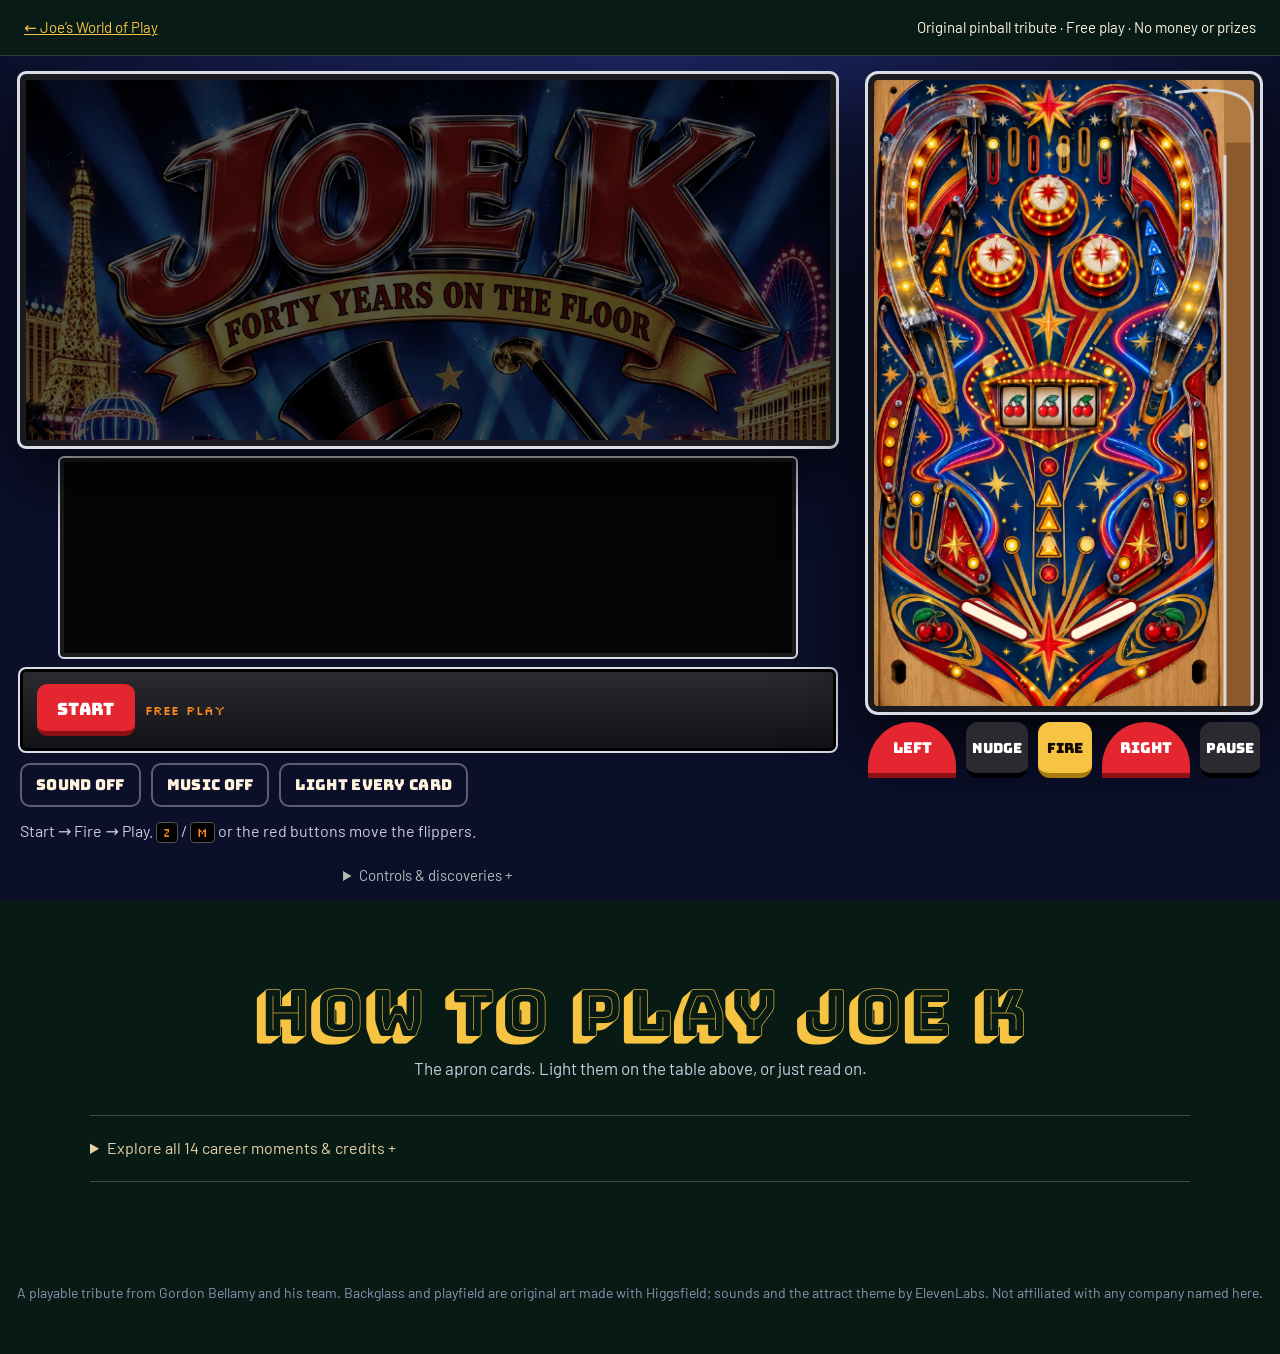
==== commit b85d936c: "Joe K pinball page: same type floor (help 15px, how-to and notes 16px, machine labels 13px) Co-Autho" ====
--- a/pinball.html
+++ b/pinball.html
@@ -110,6 +110,7 @@
 .return-nav{display:flex;gap:16px;align-items:center;justify-content:space-between;padding:16px 24px;background:#091b17;font-size:14px}.return-nav button{min-height:44px;background:#f6c343;padding:8px 16px;border:0;border-radius:5px}.slots,.pricecard,.op{display:none}.coindoor{grid-template-columns:1fr}.panel{justify-content:flex-start}@media(max-width:560px){.return-nav{flex-wrap:wrap;padding:12px}.return-nav span{font-size:12px}}
 .return-nav{position:relative;z-index:40}.flips #pausebtn{font-size:12px}.skip{clip-path:inset(50%);width:1px;height:1px;overflow:hidden}.skip:focus{clip-path:none;width:auto;height:auto}
 #career-archive>summary{padding:20px 0;margin-bottom:20px;border-block:1px solid #e9d6a344;cursor:pointer;color:#e8d2a8;font-size:16px}.game-help{font-size:12px;color:#afbcb1;max-width:580px;margin:0 auto 14px}.game-help summary{cursor:pointer;padding:10px 0}.game-help p{line-height:1.5;margin:0 0 15px}.howto{font-size:13px}body{background-color:#071b14}.return-nav{border-bottom:1px solid #d7b98933}
+/* Type floor 2026-10-06 (Gordon: fonts too small) */.howto{font-size:16px;line-height:1.5}.notes{font-size:16px;line-height:1.55}.game-help{font-size:15px;line-height:1.45}.card .src,.opcard .src{font-size:13px}footer{font-size:14px}.return-nav,.return-nav span{font-size:15px}.flips #pausebtn,.flips button.small{font-size:14px}.btn.ghost{font-size:15px}.marquees span small{font-size:13px}
 </style>
 </head>
 <body>
